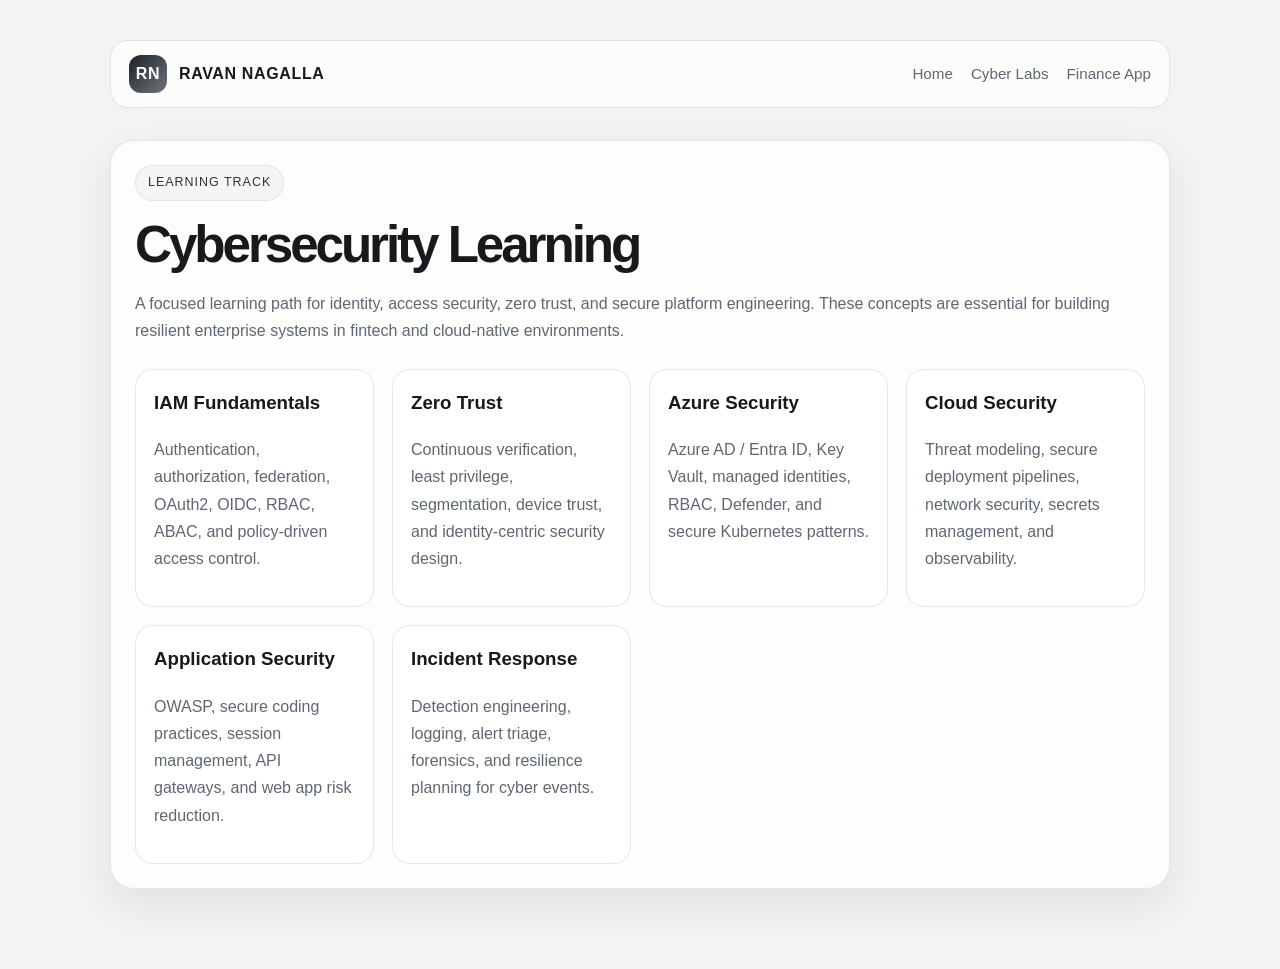
==== Learning/cybersecurity/index.html @ 04abe612 "add sidebar navigation" ====
<!DOCTYPE html>
<html lang="en">
  <head>
    <meta charset="UTF-8" />
    <meta name="viewport" content="width=device-width, initial-scale=1.0" />
    <title>Cybersecurity Learning | Ravan Nagalla</title>
    <link rel="stylesheet" href="../../styles.css" />
    <style>
      body {
        margin: 0;
        font-family: "Segoe UI", Tahoma, Geneva, Verdana, sans-serif;
        background: #f3f3f1;
        color: #17191c;
      }
      .page-shell {
        max-width: 1100px;
        margin: 0 auto;
        padding: 40px 20px 80px;
      }
      .topbar {
        display: flex;
        align-items: center;
        justify-content: space-between;
        gap: 20px;
        padding: 14px 18px;
        background: rgba(255,255,255,0.7);
        border: 1px solid rgba(17,24,39,0.1);
        border-radius: 18px;
        margin-bottom: 32px;
      }
      .brand {
        display: inline-flex;
        align-items: center;
        gap: 12px;
        font-weight: 700;
      }
      .brand-mark {
        width: 38px;
        height: 38px;
        border-radius: 12px;
        background: linear-gradient(135deg, #1d2126, #70767d);
        color: white;
        display: grid;
        place-items: center;
      }
      .nav-links {
        display: flex;
        flex-wrap: wrap;
        gap: 18px;
      }
      .nav-links a {
        text-decoration: none;
        color: #5f6773;
      }
      .card {
        background: rgba(255,255,255,0.8);
        border: 1px solid rgba(17,24,39,0.1);
        border-radius: 24px;
        padding: 24px;
        box-shadow: 0 16px 40px rgba(20,22,26,0.08);
      }
      h1 {
        font-size: clamp(2.2rem, 4vw, 3.5rem);
        margin: 0 0 18px;
      }
      p {
        color: #5f6773;
        line-height: 1.7;
      }
      .topics {
        display: grid;
        grid-template-columns: repeat(auto-fit, minmax(220px, 1fr));
        gap: 18px;
        margin-top: 24px;
      }
      .topic {
        border: 1px solid rgba(17,24,39,0.1);
        border-radius: 18px;
        padding: 18px;
        background: #fff;
      }
      .topic h3 {
        margin-top: 0;
      }
      .tag {
        display: inline-block;
        padding: 7px 12px;
        border-radius: 999px;
        background: rgba(17,24,39,0.03);
        border: 1px solid rgba(17,24,39,0.08);
        color: #2f3338;
        font-size: 0.78rem;
        letter-spacing: 0.08em;
        text-transform: uppercase;
        margin-bottom: 16px;
      }
    </style>
  </head>
  <body>
    <div class="page-shell">
      <header class="topbar">
        <div class="brand">
          <span class="brand-mark">RN</span>
          <span>RAVAN NAGALLA</span>
        </div>
        <nav class="nav-links" aria-label="Secondary navigation">
          <a href="../../index.html">Home</a>
          <a href="../../projects/cyber-security-labs/index.html">Cyber Labs</a>
          <a href="../../projects/personal-finance-app/index.html">Finance App</a>
        </nav>
      </header>

      <main class="card">
        <div class="tag">Learning Track</div>
        <h1>Cybersecurity Learning</h1>
        <p>
          A focused learning path for identity, access security, zero trust, and secure platform engineering.
          These concepts are essential for building resilient enterprise systems in fintech and cloud-native environments.
        </p>

        <div class="topics">
          <div class="topic">
            <h3>IAM Fundamentals</h3>
            <p>Authentication, authorization, federation, OAuth2, OIDC, RBAC, ABAC, and policy-driven access control.</p>
          </div>
          <div class="topic">
            <h3>Zero Trust</h3>
            <p>Continuous verification, least privilege, segmentation, device trust, and identity-centric security design.</p>
          </div>
          <div class="topic">
            <h3>Azure Security</h3>
            <p>Azure AD / Entra ID, Key Vault, managed identities, RBAC, Defender, and secure Kubernetes patterns.</p>
          </div>
          <div class="topic">
            <h3>Cloud Security</h3>
            <p>Threat modeling, secure deployment pipelines, network security, secrets management, and observability.</p>
          </div>
          <div class="topic">
            <h3>Application Security</h3>
            <p>OWASP, secure coding practices, session management, API gateways, and web app risk reduction.</p>
          </div>
          <div class="topic">
            <h3>Incident Response</h3>
            <p>Detection engineering, logging, alert triage, forensics, and resilience planning for cyber events.</p>
          </div>
        </div>
      </main>
    </div>
  </body>
</html>
---- styles.css ----
:root {
  --bg: #f3f3f1;
  --bg-soft: #eceae7;
  --panel: rgba(255, 255, 255, 0.82);
  --panel-strong: #f9f9f7;
  --card: rgba(255, 255, 255, 0.96);
  --border: rgba(17, 24, 39, 0.1);
  --text: #17191c;
  --muted: #5f6773;
  --primary: #6d7278;
  --primary-strong: #2f3338;
  --accent: #a3a8af;
  --success: #7d868d;
  --shadow: 0 16px 40px rgba(20, 22, 26, 0.08);
}

* {
  box-sizing: border-box;
}

html {
  scroll-behavior: smooth;
}

body {
  margin: 0;
  font-family: "Segoe UI", Tahoma, Geneva, Verdana, sans-serif;
  background:
    radial-gradient(circle at top left, rgba(133, 138, 143, 0.18), transparent 28%),
    radial-gradient(circle at bottom right, rgba(66, 71, 76, 0.08), transparent 30%),
    var(--bg);
  color: var(--text);
  line-height: 1.6;
}

img {
  max-width: 100%;
  display: block;
}

.page-shell {
  width: min(1180px, calc(100% - 32px));
  margin: 0 auto;
  padding: 24px 0 60px;
}

.hero {
  padding: 24px 0 12px;
}

.topbar {
  display: flex;
  align-items: center;
  justify-content: space-between;
  gap: 20px;
  padding: 14px 18px;
  border: 1px solid var(--border);
  background: rgba(255, 255, 255, 0.7);
  backdrop-filter: blur(14px);
  border-radius: 18px;
}

.brand {
  display: inline-flex;
  align-items: center;
  gap: 12px;
  font-weight: 700;
  letter-spacing: 0.04em;
}

.brand-mark {
  display: inline-grid;
  place-items: center;
  width: 38px;
  height: 38px;
  border-radius: 12px;
  background: linear-gradient(135deg, #1d2126, #70767d);
  color: #f5f5f4;
  font-weight: 800;
}

.nav-links {
  display: flex;
  gap: 24px;
  flex-wrap: wrap;
  font-size: 0.95rem;
}

.nav-links a {
  color: var(--muted);
  text-decoration: none;
  transition: color 0.2s ease;
}

.nav-links a:hover {
  color: var(--text);
}

.hero-content {
  display: grid;
  grid-template-columns: 1.5fr 0.9fr;
  gap: 32px;
  align-items: center;
  padding: 72px 0 16px;
}

.eyebrow {
  display: inline-block;
  margin-bottom: 20px;
  padding: 7px 12px;
  border-radius: 999px;
  border: 1px solid rgba(17, 24, 39, 0.12);
  background: rgba(17, 24, 39, 0.03);
  color: var(--primary-strong);
  font-size: 0.8rem;
  font-weight: 600;
  letter-spacing: 0.12em;
  text-transform: uppercase;
}

h1 {
  margin: 0;
  font-size: clamp(2.4rem, 5vw, 4.3rem);
  line-height: 1.08;
  letter-spacing: -0.06em;
}

.identity-meta {
  display: flex;
  flex-wrap: wrap;
  align-items: center;
  gap: 10px;
  margin-bottom: 18px;
  font-size: 0.92rem;
  font-weight: 600;
  color: var(--primary-strong);
}

.identity-meta .dot {
  opacity: 0.7;
}

.lead {
  max-width: 680px;
  margin: 22px 0 0;
  font-size: 1.06rem;
  color: var(--muted);
}

.cta-row {
  display: flex;
  flex-wrap: wrap;
  gap: 16px;
  margin-top: 28px;
}

.button {
  display: inline-flex;
  align-items: center;
  justify-content: center;
  min-height: 48px;
  padding: 0 22px;
  border-radius: 12px;
  border: 1px solid transparent;
  text-decoration: none;
  font-weight: 700;
  transition: transform 0.2s ease, box-shadow 0.2s ease;
}

.button:hover {
  transform: translateY(-1px);
}

.button.primary {
  background: linear-gradient(135deg, #1f2328, #5e656c);
  color: #ffffff;
  box-shadow: 0 10px 28px rgba(31, 35, 40, 0.12);
}

.button.secondary {
  color: var(--text);
  border-color: var(--border);
  background: rgba(255, 255, 255, 0.45);
}

.highlights {
  display: flex;
  flex-wrap: wrap;
  gap: 12px;
  margin: 30px 0 0;
  padding: 0;
  list-style: none;
}

.highlights li {
  padding: 8px 12px;
  border-radius: 999px;
  border: 1px solid var(--border);
  background: rgba(255, 255, 255, 0.7);
  color: var(--muted);
  font-size: 0.9rem;
}

.profile-card {
  background: linear-gradient(180deg, rgba(255, 255, 255, 0.96), rgba(245, 245, 244, 0.96));
  border: 1px solid var(--border);
  border-radius: 26px;
  padding: 24px;
  box-shadow: var(--shadow);
}

.profile-photo-wrap {
  display: flex;
  justify-content: center;
  margin-bottom: 18px;
}

.profile-photo {
  display: grid;
  place-items: center;
  width: 92px;
  height: 92px;
  border-radius: 50%;
  background: linear-gradient(135deg, rgba(55, 58, 61, 0.12), rgba(122, 128, 134, 0.18));
  border: 1px solid rgba(17, 24, 39, 0.12);
  color: var(--primary-strong);
  font-size: 1.8rem;
  font-weight: 800;
  letter-spacing: 0.08em;
}

.profile-badge {
  display: inline-flex;
  align-items: center;
  gap: 10px;
  margin-bottom: 14px;
  padding: 8px 12px;
  border-radius: 999px;
  background: rgba(17, 24, 39, 0.04);
  border: 1px solid rgba(17, 24, 39, 0.08);
  color: var(--primary-strong);
  font-size: 0.8rem;
  font-weight: 700;
}

.profile-card h3 {
  margin: 0 0 12px;
  font-size: 1.7rem;
}

.profile-card p {
  margin: 0 0 20px;
  color: var(--muted);
}

.contact-list {
  display: grid;
  gap: 8px;
  margin-bottom: 20px;
  color: var(--muted);
  font-size: 0.93rem;
}

.contact-list a {
  color: var(--primary);
}

.contact-list strong {
  color: var(--text);
}

.metrics {
  display: grid;
  grid-template-columns: repeat(2, minmax(0, 1fr));
  gap: 16px;
  margin-top: 10px;
}

.metric {
  padding: 14px 12px;
  border-radius: 16px;
  border: 1px solid var(--border);
  background: rgba(255, 255, 255, 0.02);
}

.metric .value {
  display: block;
  font-size: 1.6rem;
  font-weight: 800;
  color: var(--primary-strong);
}

.metric .label {
  display: block;
  margin-top: 8px;
  color: var(--muted);
  font-size: 0.82rem;
}

.content-layout {
  display: grid;
  grid-template-columns: minmax(0, 2fr) minmax(260px, 0.8fr);
  gap: 24px;
  align-items: start;
  margin-top: 54px;
}

.main-column {
  min-width: 0;
}

.sidebar {
  display: grid;
  gap: 20px;
  position: sticky;
  top: 20px;
}

.sidebar-card {
  padding: 22px 20px;
  border: 1px solid var(--border);
  border-radius: 20px;
  background: rgba(255, 255, 255, 0.7);
  box-shadow: var(--shadow);
}

.sidebar-title {
  margin: 0 0 10px;
  font-size: 0.82rem;
  font-weight: 700;
  letter-spacing: 0.12em;
  text-transform: uppercase;
  color: var(--primary-strong);
}

.sidebar-card p {
  margin: 0 0 14px;
  color: var(--muted);
}

.sidebar-link,
.blog-list a {
  color: var(--primary-strong);
  text-decoration: none;
}

.sidebar-link:hover,
.blog-list a:hover {
  text-decoration: underline;
}

.blog-list {
  margin: 0;
  padding-left: 18px;
  color: var(--muted);
}

.blog-list li + li {
  margin-top: 10px;
}

section {
  margin-top: 54px;
}

.section-header {
  margin-bottom: 22px;
}

.section-header h2 {
  margin: 0 0 8px;
  font-size: clamp(1.8rem, 2vw, 2.5rem);
  letter-spacing: -0.04em;
}

.section-header p {
  margin: 0;
  color: var(--muted);
}

.summary-card {
  padding: 30px;
  border: 1px solid var(--border);
  border-radius: 24px;
  background: rgba(255, 255, 255, 0.7);
  box-shadow: var(--shadow);
}

.summary-card p {
  margin: 0;
  color: var(--muted);
  font-size: 1.02rem;
}

.timeline {
  position: relative;
}

.timeline-list {
  position: relative;
  margin-top: 14px;
  padding-left: 24px;
}

.timeline-list::before {
  content: "";
  position: absolute;
  left: 8px;
  top: 0;
  bottom: 0;
  width: 2px;
  background: linear-gradient(180deg, rgba(88, 197, 255, 0.5), rgba(115, 240, 212, 0.2));
}

.timeline-item {
  position: relative;
  display: grid;
  grid-template-columns: 110px 1fr;
  gap: 22px;
  align-items: start;
  margin-bottom: 24px;
  padding: 18px 10px 18px 8px;
}

.timeline-item::before {
  content: "";
  position: absolute;
  left: -15px;
  top: 28px;
  width: 12px;
  height: 12px;
  border-radius: 50%;
  background: var(--primary-strong);
  border: 3px solid var(--bg);
  box-shadow: 0 0 0 4px rgba(115, 240, 212, 0.18);
}

.timeline-item.current::before {
  background: var(--primary);
  box-shadow: 0 0 0 4px rgba(88, 197, 255, 0.2);
}

.timeline-year {
  color: var(--primary-strong);
  font-weight: 700;
  letter-spacing: 0.06em;
  text-transform: uppercase;
  font-size: 0.78rem;
  padding-top: 18px;
}

.timeline-card {
  background: rgba(255, 255, 255, 0.82);
  border: 1px solid var(--border);
  border-radius: 20px;
  padding: 22px 22px 18px;
  box-shadow: var(--shadow);
}

.timeline-card h3 {
  margin: 0 0 8px;
  font-size: 1.6rem;
  letter-spacing: -0.03em;
}

.timeline-role {
  color: var(--primary);
  font-weight: 700;
  margin: 0 0 14px;
}

.timeline-card ul {
  margin: 0;
  padding-left: 18px;
  color: var(--muted);
}

.timeline-card li + li {
  margin-top: 8px;
}

.capabilities {
  display: grid;
  grid-template-columns: repeat(2, minmax(0, 1fr));
  gap: 22px;
}

.capability-card {
  border: 1px solid var(--border);
  border-radius: 22px;
  background: rgba(255, 255, 255, 0.78);
  padding: 22px;
}

.capability-card h3 {
  margin: 0 0 12px;
  font-size: 1.25rem;
}

.capability-card ul {
  margin: 0;
  padding-left: 18px;
  color: var(--muted);
}

.capability-card li + li {
  margin-top: 8px;
}

footer {
  margin-top: 56px;
  padding-top: 20px;
  border-top: 1px solid var(--border);
  color: var(--muted);
  text-align: center;
}

@media (max-width: 860px) {
  .hero-content,
  .content-layout,
  .capabilities {
    grid-template-columns: 1fr;
  }

  .sidebar {
    position: static;
  }

  .topbar {
    flex-direction: column;
    align-items: flex-start;
  }

  .nav-links {
    gap: 12px 16px;
  }

  .timeline-item {
    grid-template-columns: 1fr;
    padding-left: 0;
  }

  .timeline-list {
    padding-left: 20px;
  }

  .timeline-year {
    padding-top: 0;
  }
}
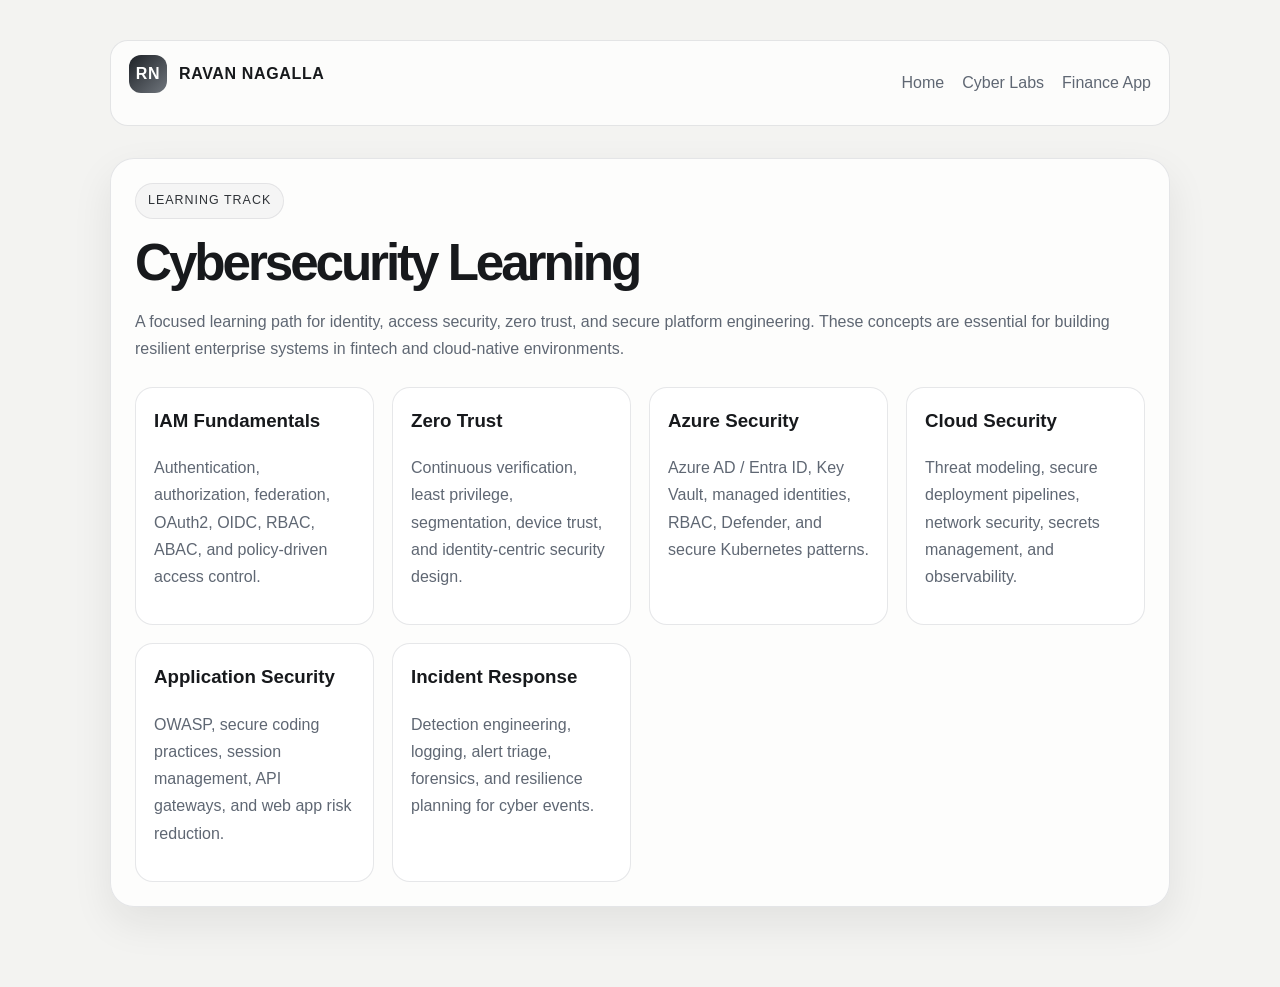
==== commit 0a4b4a04: "Apply SEO improvements across the portfolio site with metadata, canonical tags, social previews, and" ====
--- a/Learning/cybersecurity/index.html
+++ b/Learning/cybersecurity/index.html
@@ -3,6 +3,24 @@
   <head>
     <meta charset="UTF-8" />
     <meta name="viewport" content="width=device-width, initial-scale=1.0" />
+    <meta
+      name="description"
+      content="Cybersecurity learning track covering IAM fundamentals, zero trust, Azure security, cloud security, application security, and incident response."
+    />
+    <meta
+      name="keywords"
+      content="cybersecurity learning, IAM fundamentals, zero trust, Azure security, cloud security, incident response, application security"
+    />
+    <meta name="author" content="Ravan Nagalla" />
+    <meta name="robots" content="index, follow" />
+    <link rel="canonical" href="https://ravannagalla.com/Learning/cybersecurity/" />
+    <meta property="og:title" content="Cybersecurity Learning | Ravan Nagalla" />
+    <meta
+      property="og:description"
+      content="Explore cybersecurity learning topics including IAM, zero trust, Azure security, cloud security, and incident response."
+    />
+    <meta property="og:url" content="https://ravannagalla.com/Learning/cybersecurity/" />
+    <meta property="twitter:card" content="summary_large_image" />
     <title>Cybersecurity Learning | Ravan Nagalla</title>
     <link rel="stylesheet" href="../../styles.css" />
     <style>
--- a/styles.css
+++ b/styles.css
@@ -44,26 +44,61 @@
   padding: 24px 0 60px;
 }
 
-.hero {
-  padding: 24px 0 12px;
-}
-
-.topbar {
-  display: flex;
-  align-items: center;
-  justify-content: space-between;
-  gap: 20px;
-  padding: 14px 18px;
-  border: 1px solid var(--border);
+.workspace-layout {
+  display: grid;
+  grid-template-columns: 300px minmax(0, 1fr);
+  gap: 32px;
+  align-items: start;
+}
+
+.left-rail {
+  position: sticky;
+  top: 20px;
+  align-self: start;
+  display: flex;
+  flex-direction: column;
+  gap: 18px;
+  padding: 0;
+}
+
+.floating-sidebar {
+  position: relative;
+  display: flex;
+  flex-direction: column;
+  gap: 18px;
+  padding: 18px 18px 16px;
+  border: 1px solid var(--border);
+  border-radius: 24px;
   background: rgba(255, 255, 255, 0.7);
-  backdrop-filter: blur(14px);
-  border-radius: 18px;
+  box-shadow: var(--shadow);
+}
+
+.profile-card.compact-profile-card {
+  width: 100%;
+  padding: 0;
+  border: none;
+  border-radius: 0;
+  background: transparent;
+  box-shadow: none;
+  position: relative;
+  top: auto;
+}
+
+.nav-panel {
+  position: static;
+  top: auto;
+  padding: 0;
+  border: none;
+  border-radius: 0;
+  background: transparent;
+  box-shadow: none;
 }
 
 .brand {
   display: inline-flex;
   align-items: center;
   gap: 12px;
+  margin-bottom: 18px;
   font-weight: 700;
   letter-spacing: 0.04em;
 }
@@ -79,29 +114,54 @@
   font-weight: 800;
 }
 
-.nav-links {
-  display: flex;
-  gap: 24px;
-  flex-wrap: wrap;
+.side-nav {
+  display: flex;
+  flex-direction: column;
+  gap: 10px;
+}
+
+.side-nav a,
+.subnav-label {
+  color: var(--muted);
+  text-decoration: none;
   font-size: 0.95rem;
-}
-
-.nav-links a {
-  color: var(--muted);
-  text-decoration: none;
+  font-weight: 600;
   transition: color 0.2s ease;
 }
 
-.nav-links a:hover {
+.side-nav a:hover {
   color: var(--text);
 }
 
+.subnav-block {
+  display: flex;
+  flex-direction: column;
+  gap: 8px;
+  margin-top: 8px;
+  padding-left: 14px;
+  border-left: 1px solid var(--border);
+}
+
+.subnav-label {
+  color: var(--primary-strong);
+  font-size: 0.8rem;
+  letter-spacing: 0.08em;
+  text-transform: uppercase;
+}
+
+.main-area {
+  min-width: 0;
+}
+
+.hero {
+  padding: 0;
+}
+
 .hero-content {
-  display: grid;
-  grid-template-columns: 1.5fr 0.9fr;
-  gap: 32px;
-  align-items: center;
-  padding: 72px 0 16px;
+  display: block;
+  width: 100%;
+  max-width: 980px;
+  padding: 24px 0 8px;
 }
 
 .eyebrow {
@@ -130,7 +190,7 @@
   flex-wrap: wrap;
   align-items: center;
   gap: 10px;
-  margin-bottom: 18px;
+  margin-bottom: 10px;
   font-size: 0.92rem;
   font-weight: 600;
   color: var(--primary-strong);
@@ -141,8 +201,8 @@
 }
 
 .lead {
-  max-width: 680px;
-  margin: 22px 0 0;
+  max-width: 100%;
+  margin: 16px 0 0;
   font-size: 1.06rem;
   color: var(--muted);
 }
@@ -151,7 +211,7 @@
   display: flex;
   flex-wrap: wrap;
   gap: 16px;
-  margin-top: 28px;
+  margin-top: 20px;
 }
 
 .button {
@@ -187,7 +247,7 @@
   display: flex;
   flex-wrap: wrap;
   gap: 12px;
-  margin: 30px 0 0;
+  margin: 20px 0 0;
   padding: 0;
   list-style: none;
 }
@@ -299,7 +359,7 @@
 
 .content-layout {
   display: grid;
-  grid-template-columns: minmax(0, 2fr) minmax(260px, 0.8fr);
+  grid-template-columns: minmax(0, 1fr);
   gap: 24px;
   align-items: start;
   margin-top: 54px;
@@ -307,56 +367,6 @@
 
 .main-column {
   min-width: 0;
-}
-
-.sidebar {
-  display: grid;
-  gap: 20px;
-  position: sticky;
-  top: 20px;
-}
-
-.sidebar-card {
-  padding: 22px 20px;
-  border: 1px solid var(--border);
-  border-radius: 20px;
-  background: rgba(255, 255, 255, 0.7);
-  box-shadow: var(--shadow);
-}
-
-.sidebar-title {
-  margin: 0 0 10px;
-  font-size: 0.82rem;
-  font-weight: 700;
-  letter-spacing: 0.12em;
-  text-transform: uppercase;
-  color: var(--primary-strong);
-}
-
-.sidebar-card p {
-  margin: 0 0 14px;
-  color: var(--muted);
-}
-
-.sidebar-link,
-.blog-list a {
-  color: var(--primary-strong);
-  text-decoration: none;
-}
-
-.sidebar-link:hover,
-.blog-list a:hover {
-  text-decoration: underline;
-}
-
-.blog-list {
-  margin: 0;
-  padding-left: 18px;
-  color: var(--muted);
-}
-
-.blog-list li + li {
-  margin-top: 10px;
 }
 
 section {
@@ -516,6 +526,14 @@
 }
 
 @media (max-width: 860px) {
+  .workspace-layout {
+    grid-template-columns: 1fr;
+  }
+
+  .left-rail {
+    position: static;
+  }
+
   .hero-content,
   .content-layout,
   .capabilities {
@@ -526,15 +544,6 @@
     position: static;
   }
 
-  .topbar {
-    flex-direction: column;
-    align-items: flex-start;
-  }
-
-  .nav-links {
-    gap: 12px 16px;
-  }
-
   .timeline-item {
     grid-template-columns: 1fr;
     padding-left: 0;
